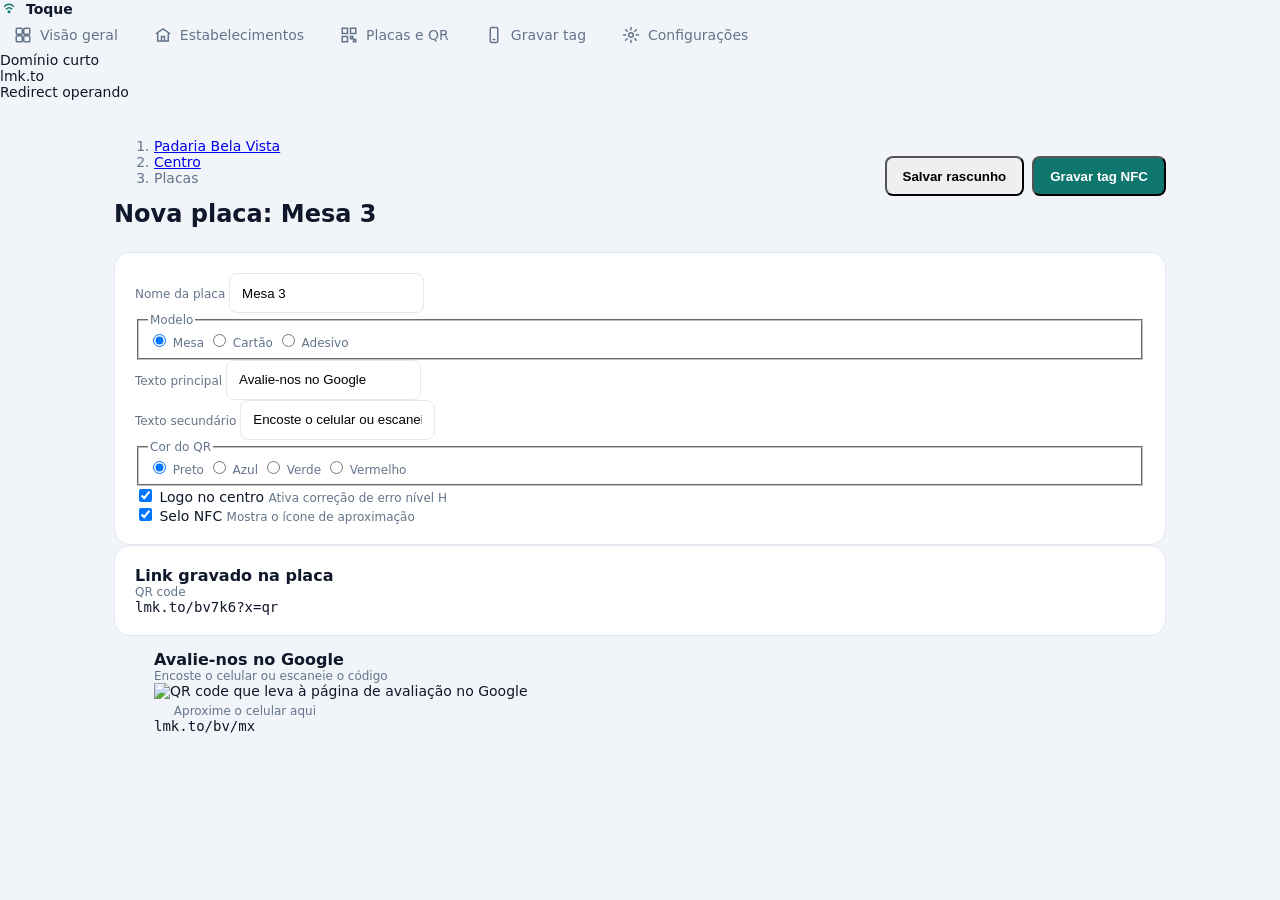
==== editor-placa.html @ ce45e584 "Adiciona Editor- Placa" ====
<!doctype html>
<html lang="pt-BR">
<head>
  <meta charset="utf-8">
  <meta name="viewport" content="width=device-width, initial-scale=1">
  <title>Nova placa: Mesa 3 — Toque</title>
  <link rel="stylesheet" href="style.css">
</head>
<body>
<div class="app">

  <!-- ===== Sidebar ===== -->
  <nav class="sidebar" aria-label="Menu principal">
    <a class="brand" href="index.html" aria-label="Toque — ir para a página inicial">
      <span class="brand_mark" aria-hidden="true">
        <svg width="18" height="18" viewBox="0 0 24 24" fill="none" stroke="currentColor" stroke-width="2" stroke-linecap="round"><path d="M6 8.5a8 8 0 0 1 12 0"/><path d="M8.5 12a4.5 4.5 0 0 1 7 0"/><circle cx="12" cy="15.5" r="1" fill="currentColor"/></svg>
      </span>
      <span class="brand_name">Toque</span>
    </a>

    <!-- Os atributos do SVG definem o tamanho da imagem vetorizada e mantêm a cor do texto -->
    <div class="nav">
      <a class="nav_item" href="index.html">
        <svg aria-hidden="true" width="18" height="18" viewBox="0 0 24 24" fill="none" stroke="currentColor" stroke-width="2" stroke-linecap="round"><rect x="3" y="3" width="8" height="8" rx="1.5"/><rect x="13" y="3" width="8" height="8" rx="1.5"/><rect x="3" y="13" width="8" height="8" rx="1.5"/><rect x="13" y="13" width="8" height="8" rx="1.5"/></svg>
        Visão geral
      </a>
      <a class="nav_item" href="#estabelecimentos">
        <svg aria-hidden="true" width="18" height="18" viewBox="0 0 24 24" fill="none" stroke="currentColor" stroke-width="2" stroke-linecap="round"><path d="M3 10l9-6 9 6"/><path d="M5 10v10h14V10"/><path d="M10 20v-6h4v6"/></svg>
        Estabelecimentos
      </a>
      <a class="nav_item" href="editor-placa.html" aria-current="page">
        <svg aria-hidden="true" width="18" height="18" viewBox="0 0 24 24" fill="none" stroke="currentColor" stroke-width="2" stroke-linecap="round"><rect x="3" y="3" width="7" height="7"/><rect x="14" y="3" width="7" height="7"/><rect x="3" y="14" width="7" height="7"/><path d="M14 14h3v3h-3zM18 18h3v3h-3z"/></svg>
        Placas e QR
      </a>
      <a class="nav_item" href="#gravar">
        <svg aria-hidden="true" width="18" height="18" viewBox="0 0 24 24" fill="none" stroke="currentColor" stroke-width="2" stroke-linecap="round"><rect x="7" y="2" width="10" height="20" rx="2"/><path d="M11 18h2"/></svg>
        Gravar tag
      </a>
      <a class="nav_item" href="#config">
        <svg aria-hidden="true" width="18" height="18" viewBox="0 0 24 24" fill="none" stroke="currentColor" stroke-width="2" stroke-linecap="round"><circle cx="12" cy="12" r="3"/><path d="M12 2v3M12 19v3M2 12h3M19 12h3M4.9 4.9l2.1 2.1M17 17l2.1 2.1M4.9 19.1L7 17M17 7l2.1-2.1"/></svg>
        Configurações
      </a>
    </div>

    <div class="sidebar_status">
      <div class="sidebar_status-label">Domínio curto</div>
      <div class="sidebar_status-domain">lmk.to</div>
      <div class="status-dot status-dot-ok">Redirect operando</div>
    </div>
  </nav>

    <main class="main">

    <header class="page-header">
      <div>
        <nav aria-label="Caminho de navegação">
          <ol class="breadcrumb page-header_sub">
            <li><a href="#estabelecimentos">Padaria Bela Vista</a></li>
            <li><a href="#centro">Centro</a></li>
            <li aria-current="page">Placas</li>
          </ol>
        </nav>
        <h1>Nova placa: Mesa 3</h1>
      </div>

      <div class="page-header_actions">
        <button type="button" class="btn btn-secondary">Salvar rascunho</button>
        <button type="button" class="btn btn-primary">Gravar tag NFC</button>
      </div>
    </header>

    <div class="editor">
      <div class="editor_left">
        <form class="card editor_form" action="#" method="post">

          <div class="field">
            <label for="nome-placa">Nome da placa</label>
            <input class="select" type="text" id="nome-placa" name="nome-placa" value="Mesa 3">
          </div>

          <fieldset class="field">
            <legend>Modelo</legend>
            <label><input type="radio" name="modelo" value="mesa" checked> Mesa</label>
            <label><input type="radio" name="modelo" value="cartao"> Cartão</label>
            <label><input type="radio" name="modelo" value="adesivo"> Adesivo</label>
          </fieldset>

          <div class="field">
            <label for="texto-principal">Texto principal</label>
            <input class="select" type="text" id="texto-principal" name="texto-principal" value="Avalie-nos no Google">
          </div>

          <div class="field">
            <label for="texto-secundario">Texto secundário</label>
            <input class="select" type="text" id="texto-secundario" name="texto-secundario" value="Encoste o celular ou escaneie o código">
          </div>

          <fieldset class="field">
            <legend>Cor do QR</legend>
            <label><input type="radio" name="cor-qr" value="preto" checked> Preto</label>
            <label><input type="radio" name="cor-qr" value="azul"> Azul</label>
            <label><input type="radio" name="cor-qr" value="verde"> Verde</label>
            <label><input type="radio" name="cor-qr" value="vermelho"> Vermelho</label>
          </fieldset>

          <div class="option">
            <label><input type="checkbox" name="logo-centro" checked> Logo no centro</label>
            <small class="field">Ativa correção de erro nível H</small>
          </div>

          <div class="option">
            <label><input type="checkbox" name="selo-nfc" checked> Selo NFC</label>
            <small class="field">Mostra o ícone de aproximação</small>
          </div>
        </form>

        <section class="card" aria-labelledby="titulo-link">
          <h2 class="card_title" id="titulo-link">Link gravado na placa</h2>
          <p class="field">QR code</p>
          <code class="table_mono">lmk.to/bv7k6?x=qr</code>
        </section>
      </div>

      <section class="editor_preview" aria-label="Pré-visualização da placa">
        <figure class="plate">
          <h2 class="card_title">Avalie-nos no Google</h2>
          <p class="field">Encoste o celular ou escaneie o código</p>

          <img src="qr-mesa3.png" alt="QR code que leva à página de avaliação no Google" width="180" height="180">

          <p class="field">
            <img src="icone-nfc.svg" alt="" width="16" height="16">
            Aproxime o celular aqui
          </p>

          <code class="table_mono">lmk.to/bv/mx</code>
        </figure>
      </section>
    </div>
  </main>
</div>
</body>
</html>
---- style.css ----
/* base */
* { 
    box-sizing: border-box; 
}

body {
    margin: 0;
    font-family: Inter, system-ui, sans-serif;
    font-size: 14px; 
    color: #0F172A;
    background: #F1F5F9;
}

h1, h2, p, dl, dd, ul { 
    margin: 0; 
}

/* conteudo */
.main {
    max-width: 1100px; 
    margin: 0 auto;
    padding: 24px;
    display: flex; flex-direction: column; gap: 24px;
}

/* menu topo */
.navigation {
    display: flex; 
    align-items: center; 
    gap: 32px;
    padding: 12px 24px;
    background: #FFFFFF; 
    border-bottom: 1px solid #E2E8F0;
}

.brand, .nav_item {
    display: flex; 
    align-items: center; 
    gap: 8px;
    text-decoration: none;
}

.brand { 
    color: #0F172A; 
    font-weight: 700; 
}

.brand_mark { 
    display: flex; 
    color: #0F766E; 
}

.nav { 
    display: flex; 
    gap: 8px; 
}

.nav_item { 
    padding: 8px 14px; 
    border-radius: 999px; 
    color: #64748B; 
}

/* cabeçalho */
.page-header { 
    display: flex; 
    justify-content: space-between; 
    align-items: center; 
}

.page-header h1 { 
    font-size: 24px; 
}

.page-header_sub { 
    color: #64748B; 
}

.page-header_actions { 
    display: flex; 
    align-items: center; 
    gap: 8px; 
}

.field { 
    font-size: 12px; 
    color: #64748B; 
}

.select {
    height: 40px; 
    padding: 0 12px;
    border: 1px solid #E2E8F0; 
    border-radius: 8px;
    background: #FFFFFF;
}

.btn {
    display: flex; 
    align-items: center; 
    gap: 8px;
    height: 40px; 
    padding: 0 16px; 
    border-radius: 8px;
    text-decoration: none; 
    font-weight: 600;
}

.btn-primary {
    background: #0F766E;
    color: #FFFFFF; 
}

.btn-primary:hover { 
    background: #115E59; 
}

/* cards */
.card { 
    padding: 20px; 
    background: #FFFFFF; 
    border: 1px solid #E2E8F0; 
    border-radius: 16px; 
}

.card_title { 
    font-size: 16px;
    font-weight: 600; 
}

/* cards topo */
section.graph { 
    display: grid; 
    grid-template-columns: repeat(4, 1fr); 
    gap: 16px; 
}
.graph_label { 
    color: #64748B; 
}

.graph_value { 
    display: flex; 
    align-items: center; 
    gap: 8px; 
    font-size: 32px; 
    font-weight: 700; 
}

.graph_delta { 
    font-size: 12px; 
    color: #15803D; 
}

.graph_star { 
    fill: #F59E0B; 
}

/* 7. grafico */
.row-chart { 
    display: grid; 
    grid-template-columns: 2fr 1fr; 
    gap: 16px; 
}

.card_head { 
    display: flex; 
    justify-content: space-between; 
}

.legend { 
    display: flex; gap: 16px; 
    padding: 0; 
    list-style: none; 
}

.legend_item::before { 
    content: ""; 
    display: inline-block; 
    width: 12px; 
    height: 12px; 
    margin-right: 6px; 
}

.legend_item-nfc::before { 
    background: #0F766E; 
}

.legend_item-qr::before { 
    background: #5EEAD4; 
}

.bars {
    display: flex; 
    gap: 10px;
    height: 180px;
    margin-top: 24px;
    border-bottom: 1px solid #E2E8F0;
}

.bar {
    flex: 1; 
    height: 100%;
    display: flex; 
    flex-direction: column;
    justify-content: flex-end; 
    gap: 2px;
}

.bar_nfc, .bar_qr { 
    display: block; 
    border-radius: 3px; 
}

.bar_nfc { 
    background: #0F766E; 
}

.bar_qr { 
    height: 12%; 
    background: #5EEAD4; 
}

.bar:nth-child(odd) .bar_nfc { 
    height: 40%; 
}

.bar:nth-child(even) .bar_nfc { 
    height: 60%; 
}

.bar:nth-child(3n) .bar_nfc { 
    height: 75%; 
}

.bar:last-child .bar_nfc { 
    height: 85%; 
}

.axis { 
    display: flex;
    justify-content: space-between;
    margin-top: 8px; 
    font-size: 12px; 
    color: #64748B; 
}

/* 8. acessos */
.card-origin { 
    display: flex; 
    flex-direction: column; 
    gap: 16px; 
}

.progress_label { 
    display: flex; 
    justify-content: space-between; 
    margin-bottom: 6px; 
}

.progress_track { 
    height: 8px; 
    border-radius: 4px; 
    background: #E2E8F0; 
}

.progress_fill { 
    height: 100%; 
    border-radius: 4px; 
}

.progress_fill-nfc { 
    width: 76%; 
    background: #0F766E; 
}

.progress_fill-qr { 
    width: 24%; 
    background: #5EEAD4; 
}

.stats {
    display: flex; 
    flex-direction: column; gap: 16px;
    padding-top: 16px; 
    border-top: 1px solid #E2E8F0;
}

.stat dt { 
    color: #64748B; 
}

.stat dd { 
    margin-top: 4px; 
    font-weight: 600; 
}

.stat .stat_detail { 
    font-weight: 400; 
    color: #64748B; 
}

/* 9. tabela */
.table-card { 
    padding: 0; 
    overflow: hidden; 
}

.table-card_head { 
    display: flex; 
    justify-content: space-between; 
    padding: 16px 24px; 
}

.table-card_link { 
    color: #0F766E; 
    text-decoration: none; 
}

.table-scroll { 
    overflow-x: auto; 
}

.table { 
    width: 100%; 
    min-width: 720px;
    border-collapse: collapse;
    text-align: left;
}

.table th { 
    padding: 10px 24px; 
    color: #64748B; 
}

.table td { 
    padding: 14px 24px; 
    border-top: 1px solid #E2E8F0; 
}

.table .num { 
    text-align: right; 
}

.table_mono { 
    font-family: monospace; 
}

.table_muted { 
    color: #64748B; 
}

.badge { 
    display: inline-block; 
    padding: 3px 10px; 
    border-radius: 999px; 
    font-size: 12px; 
    text-decoration: none; 
}

.badge-success { 
    background: #DCFCE7; 
    color: #166534; 
}

.badge-warning { 
    background: #FEF3C7; 
    color: #92400E; 
}
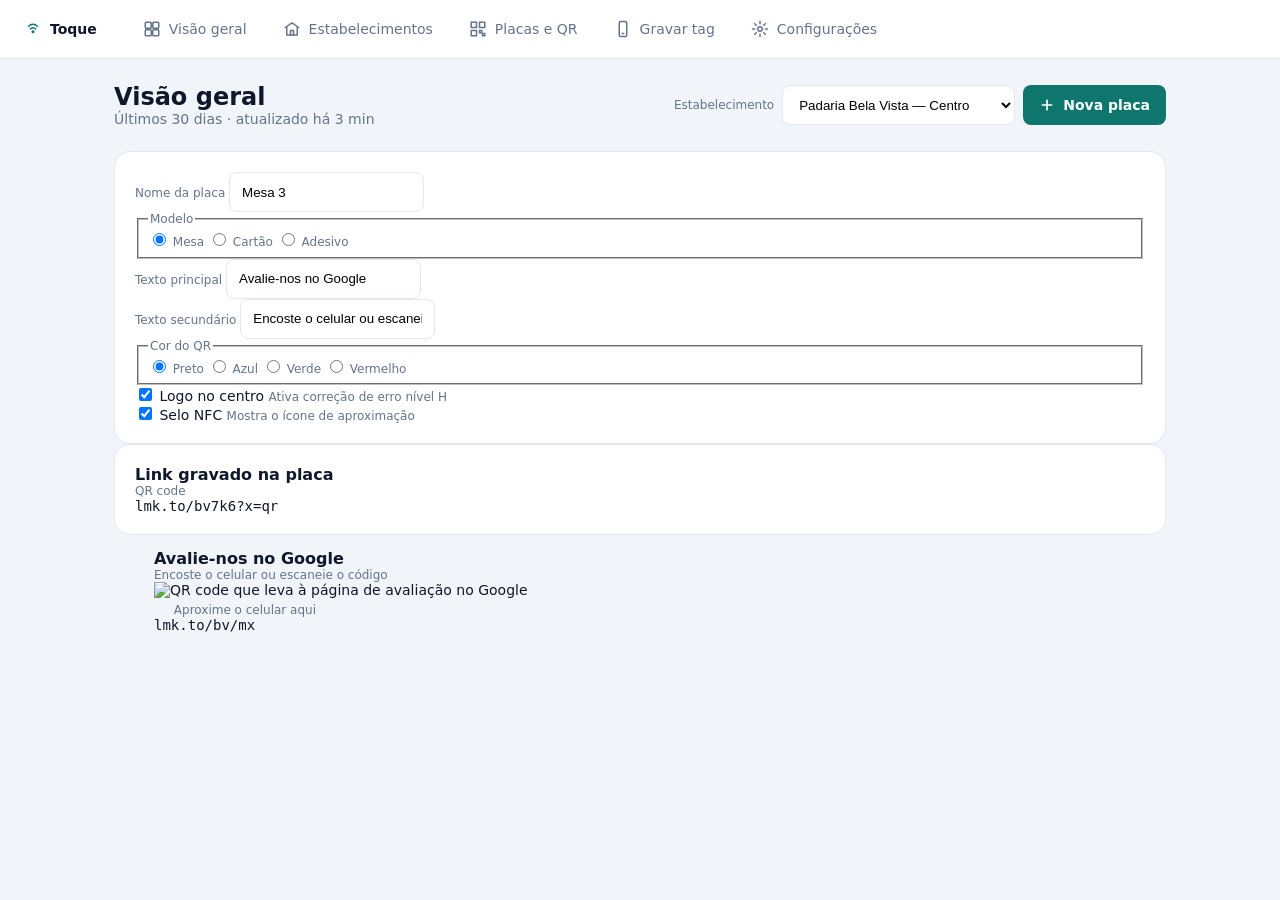
==== commit 29be31cc: "alterações na pagina editor-placa pra ficar alinhada com a pagina principal" ====
--- a/editor-placa.html
+++ b/editor-placa.html
@@ -8,64 +8,60 @@
 </head>
 <body>
 <div class="app">
+    <!-- ===== Header ===== -->
+    <div class="app"> <!-- Classe futura para migração para React -->
+    <nav class="navigation" aria-label="Menu principal">
+      <a class="brand" href="index.html" aria-label="Toque — ir para a página inicial">
+        <span class="brand_mark" aria-hidden="true">
+          <svg width="18" height="18" viewBox="0 0 24 24" fill="none" stroke="currentColor" stroke-width="2" stroke-linecap="round"><path d="M6 8.5a8 8 0 0 1 12 0"/><path d="M8.5 12a4.5 4.5 0 0 1 7 0"/><circle cx="12" cy="15.5" r="1" fill="currentColor"/></svg>
+        </span>
+        <span class="brand_name">Toque</span>
+      </a>
+      
+      <!-- ===== Atributos do SVG é apenas para definir o tamanho da imagem vetorizada e manter a cor não precisa se preocupar em usar ===== -->
+      <div class="nav">
+        <a class="nav_item" href="index.html">
+          <svg aria-hidden="true" width="18" height="18" viewBox="0 0 24 24" fill="none" stroke="currentColor" stroke-width="2" stroke-linecap="round"><rect x="3" y="3" width="8" height="8" rx="1.5"/><rect x="13" y="3" width="8" height="8" rx="1.5"/><rect x="3" y="13" width="8" height="8" rx="1.5"/><rect x="13" y="13" width="8" height="8" rx="1.5"/></svg>
+          Visão geral
+        </a>
+        <a class="nav_item" href="#estabelecimentos">
+          <svg aria-hidden="true" width="18" height="18" viewBox="0 0 24 24" fill="none" stroke="currentColor" stroke-width="2" stroke-linecap="round"><path d="M3 10l9-6 9 6"/><path d="M5 10v10h14V10"/><path d="M10 20v-6h4v6"/></svg>
+          Estabelecimentos
+        </a>
+        <a class="nav_item" href="editor-placa.html">
+          <svg aria-hidden="true" width="18" height="18" viewBox="0 0 24 24" fill="none" stroke="currentColor" stroke-width="2" stroke-linecap="round"><rect x="3" y="3" width="7" height="7"/><rect x="14" y="3" width="7" height="7"/><rect x="3" y="14" width="7" height="7"/><path d="M14 14h3v3h-3zM18 18h3v3h-3z"/></svg>
+          Placas e QR
+        </a>
+        <a class="nav_item" href="#gravar">
+          <svg aria-hidden="true" width="18" height="18" viewBox="0 0 24 24" fill="none" stroke="currentColor" stroke-width="2" stroke-linecap="round"><rect x="7" y="2" width="10" height="20" rx="2"/><path d="M11 18h2"/></svg>
+          Gravar tag
+        </a>
+        <a class="nav_item" href="#config">
+          <svg aria-hidden="true" width="18" height="18" viewBox="0 0 24 24" fill="none" stroke="currentColor" stroke-width="2" stroke-linecap="round"><circle cx="12" cy="12" r="3"/><path d="M12 2v3M12 19v3M2 12h3M19 12h3M4.9 4.9l2.1 2.1M17 17l2.1 2.1M4.9 19.1L7 17M17 7l2.1-2.1"/></svg>
+          Configurações
+        </a>
+      </div>
+    </nav>
 
-  <!-- ===== Sidebar ===== -->
-  <nav class="sidebar" aria-label="Menu principal">
-    <a class="brand" href="index.html" aria-label="Toque — ir para a página inicial">
-      <span class="brand_mark" aria-hidden="true">
-        <svg width="18" height="18" viewBox="0 0 24 24" fill="none" stroke="currentColor" stroke-width="2" stroke-linecap="round"><path d="M6 8.5a8 8 0 0 1 12 0"/><path d="M8.5 12a4.5 4.5 0 0 1 7 0"/><circle cx="12" cy="15.5" r="1" fill="currentColor"/></svg>
-      </span>
-      <span class="brand_name">Toque</span>
-    </a>
-
-    <!-- Os atributos do SVG definem o tamanho da imagem vetorizada e mantêm a cor do texto -->
-    <div class="nav">
-      <a class="nav_item" href="index.html">
-        <svg aria-hidden="true" width="18" height="18" viewBox="0 0 24 24" fill="none" stroke="currentColor" stroke-width="2" stroke-linecap="round"><rect x="3" y="3" width="8" height="8" rx="1.5"/><rect x="13" y="3" width="8" height="8" rx="1.5"/><rect x="3" y="13" width="8" height="8" rx="1.5"/><rect x="13" y="13" width="8" height="8" rx="1.5"/></svg>
-        Visão geral
-      </a>
-      <a class="nav_item" href="#estabelecimentos">
-        <svg aria-hidden="true" width="18" height="18" viewBox="0 0 24 24" fill="none" stroke="currentColor" stroke-width="2" stroke-linecap="round"><path d="M3 10l9-6 9 6"/><path d="M5 10v10h14V10"/><path d="M10 20v-6h4v6"/></svg>
-        Estabelecimentos
-      </a>
-      <a class="nav_item" href="editor-placa.html" aria-current="page">
-        <svg aria-hidden="true" width="18" height="18" viewBox="0 0 24 24" fill="none" stroke="currentColor" stroke-width="2" stroke-linecap="round"><rect x="3" y="3" width="7" height="7"/><rect x="14" y="3" width="7" height="7"/><rect x="3" y="14" width="7" height="7"/><path d="M14 14h3v3h-3zM18 18h3v3h-3z"/></svg>
-        Placas e QR
-      </a>
-      <a class="nav_item" href="#gravar">
-        <svg aria-hidden="true" width="18" height="18" viewBox="0 0 24 24" fill="none" stroke="currentColor" stroke-width="2" stroke-linecap="round"><rect x="7" y="2" width="10" height="20" rx="2"/><path d="M11 18h2"/></svg>
-        Gravar tag
-      </a>
-      <a class="nav_item" href="#config">
-        <svg aria-hidden="true" width="18" height="18" viewBox="0 0 24 24" fill="none" stroke="currentColor" stroke-width="2" stroke-linecap="round"><circle cx="12" cy="12" r="3"/><path d="M12 2v3M12 19v3M2 12h3M19 12h3M4.9 4.9l2.1 2.1M17 17l2.1 2.1M4.9 19.1L7 17M17 7l2.1-2.1"/></svg>
-        Configurações
-      </a>
-    </div>
-
-    <div class="sidebar_status">
-      <div class="sidebar_status-label">Domínio curto</div>
-      <div class="sidebar_status-domain">lmk.to</div>
-      <div class="status-dot status-dot-ok">Redirect operando</div>
-    </div>
-  </nav>
-
-    <main class="main">
+  <!-- ===== Conteúdo ===== -->
+  <main class="main">
 
     <header class="page-header">
-      <div>
-        <nav aria-label="Caminho de navegação">
-          <ol class="breadcrumb page-header_sub">
-            <li><a href="#estabelecimentos">Padaria Bela Vista</a></li>
-            <li><a href="#centro">Centro</a></li>
-            <li aria-current="page">Placas</li>
-          </ol>
-        </nav>
-        <h1>Nova placa: Mesa 3</h1>
+      <div class="page-header_titles">
+        <h1>Visão geral</h1>
+        <p class="page-header_sub">Últimos 30 dias · atualizado há 3 min</p>
       </div>
-
       <div class="page-header_actions">
-        <button type="button" class="btn btn-secondary">Salvar rascunho</button>
-        <button type="button" class="btn btn-primary">Gravar tag NFC</button>
+        <label class="field" for="establishment">Estabelecimento</label>
+        <select class="select" id="establishment" name="establishment">
+          <option>Padaria Bela Vista — Centro</option>
+          <option>Padaria Bela Vista — Shopping</option>
+          <option>Todos os estabelecimentos</option>
+        </select>
+        <a class="btn btn-primary" href="editor-placa.html">
+          <svg aria-hidden="true" width="16" height="16" viewBox="0 0 24 24" fill="none" stroke="currentColor" stroke-width="2.5" stroke-linecap="round"><path d="M12 5v14M5 12h14"/></svg>
+          Nova placa
+        </a>
       </div>
     </header>
 
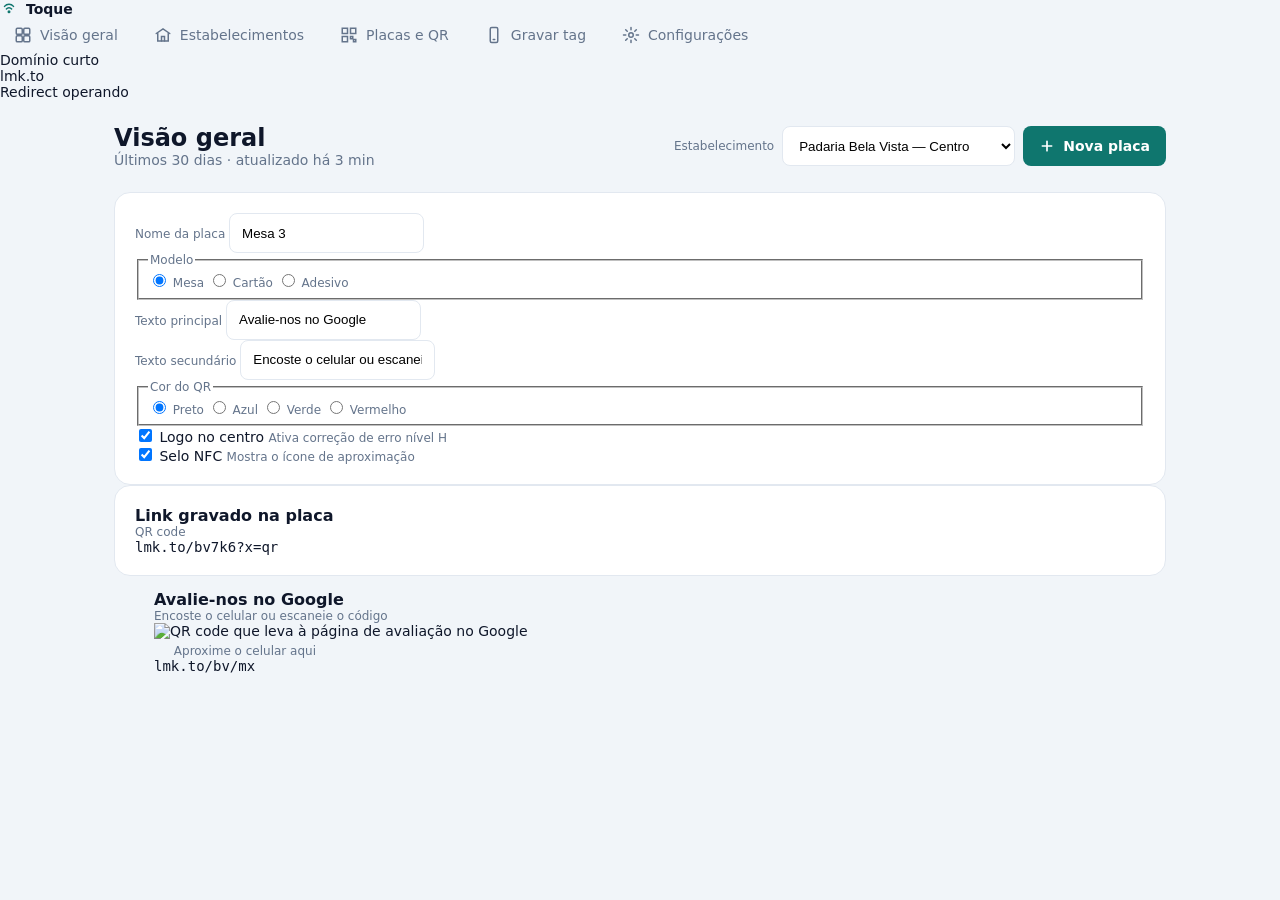
==== commit 7c280140: "fix: edito-placa" ====
--- a/editor-placa.html
+++ b/editor-placa.html
@@ -8,43 +8,48 @@
 </head>
 <body>
 <div class="app">
-    <!-- ===== Header ===== -->
-    <div class="app"> <!-- Classe futura para migração para React -->
-    <nav class="navigation" aria-label="Menu principal">
-      <a class="brand" href="index.html" aria-label="Toque — ir para a página inicial">
-        <span class="brand_mark" aria-hidden="true">
-          <svg width="18" height="18" viewBox="0 0 24 24" fill="none" stroke="currentColor" stroke-width="2" stroke-linecap="round"><path d="M6 8.5a8 8 0 0 1 12 0"/><path d="M8.5 12a4.5 4.5 0 0 1 7 0"/><circle cx="12" cy="15.5" r="1" fill="currentColor"/></svg>
-        </span>
-        <span class="brand_name">Toque</span>
+
+  <!-- ===== Sidebar ===== -->
+  <nav class="sidebar" aria-label="Menu principal">
+    <a class="brand" href="index.html" aria-label="Toque — ir para a página inicial">
+      <span class="brand_mark" aria-hidden="true">
+        <svg width="18" height="18" viewBox="0 0 24 24" fill="none" stroke="currentColor" stroke-width="2" stroke-linecap="round"><path d="M6 8.5a8 8 0 0 1 12 0"/><path d="M8.5 12a4.5 4.5 0 0 1 7 0"/><circle cx="12" cy="15.5" r="1" fill="currentColor"/></svg>
+      </span>
+      <span class="brand_name">Toque</span>
+    </a>
+
+    <!-- Os atributos do SVG definem o tamanho da imagem vetorizada e mantêm a cor do texto -->
+    <div class="nav">
+      <a class="nav_item" href="index.html">
+        <svg aria-hidden="true" width="18" height="18" viewBox="0 0 24 24" fill="none" stroke="currentColor" stroke-width="2" stroke-linecap="round"><rect x="3" y="3" width="8" height="8" rx="1.5"/><rect x="13" y="3" width="8" height="8" rx="1.5"/><rect x="3" y="13" width="8" height="8" rx="1.5"/><rect x="13" y="13" width="8" height="8" rx="1.5"/></svg>
+        Visão geral
       </a>
-      
-      <!-- ===== Atributos do SVG é apenas para definir o tamanho da imagem vetorizada e manter a cor não precisa se preocupar em usar ===== -->
-      <div class="nav">
-        <a class="nav_item" href="index.html">
-          <svg aria-hidden="true" width="18" height="18" viewBox="0 0 24 24" fill="none" stroke="currentColor" stroke-width="2" stroke-linecap="round"><rect x="3" y="3" width="8" height="8" rx="1.5"/><rect x="13" y="3" width="8" height="8" rx="1.5"/><rect x="3" y="13" width="8" height="8" rx="1.5"/><rect x="13" y="13" width="8" height="8" rx="1.5"/></svg>
-          Visão geral
-        </a>
-        <a class="nav_item" href="#estabelecimentos">
-          <svg aria-hidden="true" width="18" height="18" viewBox="0 0 24 24" fill="none" stroke="currentColor" stroke-width="2" stroke-linecap="round"><path d="M3 10l9-6 9 6"/><path d="M5 10v10h14V10"/><path d="M10 20v-6h4v6"/></svg>
-          Estabelecimentos
-        </a>
-        <a class="nav_item" href="editor-placa.html">
-          <svg aria-hidden="true" width="18" height="18" viewBox="0 0 24 24" fill="none" stroke="currentColor" stroke-width="2" stroke-linecap="round"><rect x="3" y="3" width="7" height="7"/><rect x="14" y="3" width="7" height="7"/><rect x="3" y="14" width="7" height="7"/><path d="M14 14h3v3h-3zM18 18h3v3h-3z"/></svg>
-          Placas e QR
-        </a>
-        <a class="nav_item" href="#gravar">
-          <svg aria-hidden="true" width="18" height="18" viewBox="0 0 24 24" fill="none" stroke="currentColor" stroke-width="2" stroke-linecap="round"><rect x="7" y="2" width="10" height="20" rx="2"/><path d="M11 18h2"/></svg>
-          Gravar tag
-        </a>
-        <a class="nav_item" href="#config">
-          <svg aria-hidden="true" width="18" height="18" viewBox="0 0 24 24" fill="none" stroke="currentColor" stroke-width="2" stroke-linecap="round"><circle cx="12" cy="12" r="3"/><path d="M12 2v3M12 19v3M2 12h3M19 12h3M4.9 4.9l2.1 2.1M17 17l2.1 2.1M4.9 19.1L7 17M17 7l2.1-2.1"/></svg>
-          Configurações
-        </a>
-      </div>
-    </nav>
+      <a class="nav_item" href="#estabelecimentos">
+        <svg aria-hidden="true" width="18" height="18" viewBox="0 0 24 24" fill="none" stroke="currentColor" stroke-width="2" stroke-linecap="round"><path d="M3 10l9-6 9 6"/><path d="M5 10v10h14V10"/><path d="M10 20v-6h4v6"/></svg>
+        Estabelecimentos
+      </a>
+      <a class="nav_item" href="editor-placa.html" aria-current="page">
+        <svg aria-hidden="true" width="18" height="18" viewBox="0 0 24 24" fill="none" stroke="currentColor" stroke-width="2" stroke-linecap="round"><rect x="3" y="3" width="7" height="7"/><rect x="14" y="3" width="7" height="7"/><rect x="3" y="14" width="7" height="7"/><path d="M14 14h3v3h-3zM18 18h3v3h-3z"/></svg>
+        Placas e QR
+      </a>
+      <a class="nav_item" href="#gravar">
+        <svg aria-hidden="true" width="18" height="18" viewBox="0 0 24 24" fill="none" stroke="currentColor" stroke-width="2" stroke-linecap="round"><rect x="7" y="2" width="10" height="20" rx="2"/><path d="M11 18h2"/></svg>
+        Gravar tag
+      </a>
+      <a class="nav_item" href="#config">
+        <svg aria-hidden="true" width="18" height="18" viewBox="0 0 24 24" fill="none" stroke="currentColor" stroke-width="2" stroke-linecap="round"><circle cx="12" cy="12" r="3"/><path d="M12 2v3M12 19v3M2 12h3M19 12h3M4.9 4.9l2.1 2.1M17 17l2.1 2.1M4.9 19.1L7 17M17 7l2.1-2.1"/></svg>
+        Configurações
+      </a>
+    </div>
 
-  <!-- ===== Conteúdo ===== -->
-  <main class="main">
+    <div class="sidebar_status">
+      <div class="sidebar_status-label">Domínio curto</div>
+      <div class="sidebar_status-domain">lmk.to</div>
+      <div class="status-dot status-dot-ok">Redirect operando</div>
+    </div>
+  </nav>
+
+    <main class="main">
 
     <header class="page-header">
       <div class="page-header_titles">
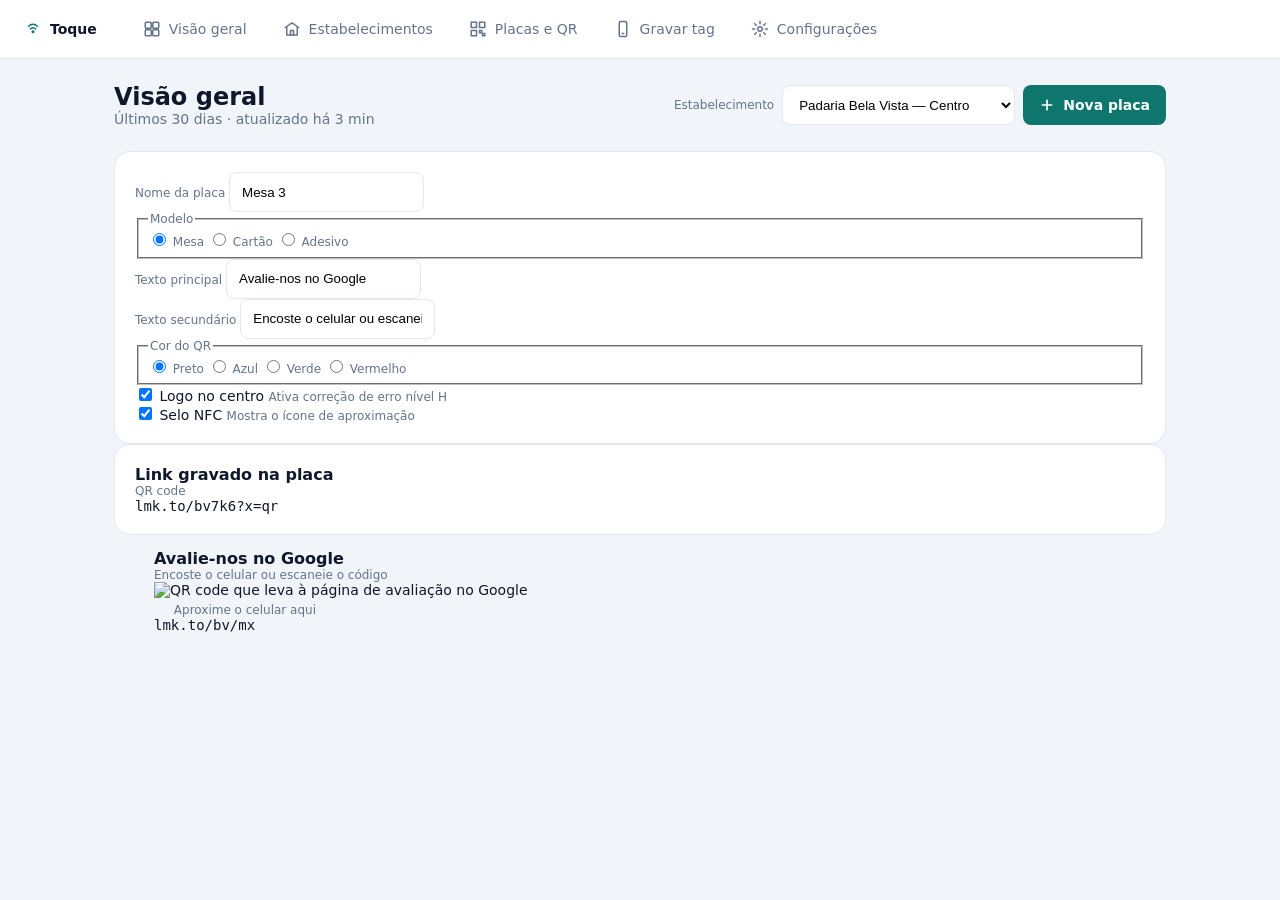
==== commit ff9a1e67: "Merge branch 'main' of https://github.com/pedrosolonassis/qrcode" ====
--- a/editor-placa.html
+++ b/editor-placa.html
@@ -8,48 +8,43 @@
 </head>
 <body>
 <div class="app">
+    <!-- ===== Header ===== -->
+    <div class="app"> <!-- Classe futura para migração para React -->
+    <nav class="navigation" aria-label="Menu principal">
+      <a class="brand" href="index.html" aria-label="Toque — ir para a página inicial">
+        <span class="brand_mark" aria-hidden="true">
+          <svg width="18" height="18" viewBox="0 0 24 24" fill="none" stroke="currentColor" stroke-width="2" stroke-linecap="round"><path d="M6 8.5a8 8 0 0 1 12 0"/><path d="M8.5 12a4.5 4.5 0 0 1 7 0"/><circle cx="12" cy="15.5" r="1" fill="currentColor"/></svg>
+        </span>
+        <span class="brand_name">Toque</span>
+      </a>
+      
+      <!-- ===== Atributos do SVG é apenas para definir o tamanho da imagem vetorizada e manter a cor não precisa se preocupar em usar ===== -->
+      <div class="nav">
+        <a class="nav_item" href="index.html">
+          <svg aria-hidden="true" width="18" height="18" viewBox="0 0 24 24" fill="none" stroke="currentColor" stroke-width="2" stroke-linecap="round"><rect x="3" y="3" width="8" height="8" rx="1.5"/><rect x="13" y="3" width="8" height="8" rx="1.5"/><rect x="3" y="13" width="8" height="8" rx="1.5"/><rect x="13" y="13" width="8" height="8" rx="1.5"/></svg>
+          Visão geral
+        </a>
+        <a class="nav_item" href="#estabelecimentos">
+          <svg aria-hidden="true" width="18" height="18" viewBox="0 0 24 24" fill="none" stroke="currentColor" stroke-width="2" stroke-linecap="round"><path d="M3 10l9-6 9 6"/><path d="M5 10v10h14V10"/><path d="M10 20v-6h4v6"/></svg>
+          Estabelecimentos
+        </a>
+        <a class="nav_item" href="editor-placa.html">
+          <svg aria-hidden="true" width="18" height="18" viewBox="0 0 24 24" fill="none" stroke="currentColor" stroke-width="2" stroke-linecap="round"><rect x="3" y="3" width="7" height="7"/><rect x="14" y="3" width="7" height="7"/><rect x="3" y="14" width="7" height="7"/><path d="M14 14h3v3h-3zM18 18h3v3h-3z"/></svg>
+          Placas e QR
+        </a>
+        <a class="nav_item" href="#gravar">
+          <svg aria-hidden="true" width="18" height="18" viewBox="0 0 24 24" fill="none" stroke="currentColor" stroke-width="2" stroke-linecap="round"><rect x="7" y="2" width="10" height="20" rx="2"/><path d="M11 18h2"/></svg>
+          Gravar tag
+        </a>
+        <a class="nav_item" href="#config">
+          <svg aria-hidden="true" width="18" height="18" viewBox="0 0 24 24" fill="none" stroke="currentColor" stroke-width="2" stroke-linecap="round"><circle cx="12" cy="12" r="3"/><path d="M12 2v3M12 19v3M2 12h3M19 12h3M4.9 4.9l2.1 2.1M17 17l2.1 2.1M4.9 19.1L7 17M17 7l2.1-2.1"/></svg>
+          Configurações
+        </a>
+      </div>
+    </nav>
 
-  <!-- ===== Sidebar ===== -->
-  <nav class="sidebar" aria-label="Menu principal">
-    <a class="brand" href="index.html" aria-label="Toque — ir para a página inicial">
-      <span class="brand_mark" aria-hidden="true">
-        <svg width="18" height="18" viewBox="0 0 24 24" fill="none" stroke="currentColor" stroke-width="2" stroke-linecap="round"><path d="M6 8.5a8 8 0 0 1 12 0"/><path d="M8.5 12a4.5 4.5 0 0 1 7 0"/><circle cx="12" cy="15.5" r="1" fill="currentColor"/></svg>
-      </span>
-      <span class="brand_name">Toque</span>
-    </a>
-
-    <!-- Os atributos do SVG definem o tamanho da imagem vetorizada e mantêm a cor do texto -->
-    <div class="nav">
-      <a class="nav_item" href="index.html">
-        <svg aria-hidden="true" width="18" height="18" viewBox="0 0 24 24" fill="none" stroke="currentColor" stroke-width="2" stroke-linecap="round"><rect x="3" y="3" width="8" height="8" rx="1.5"/><rect x="13" y="3" width="8" height="8" rx="1.5"/><rect x="3" y="13" width="8" height="8" rx="1.5"/><rect x="13" y="13" width="8" height="8" rx="1.5"/></svg>
-        Visão geral
-      </a>
-      <a class="nav_item" href="#estabelecimentos">
-        <svg aria-hidden="true" width="18" height="18" viewBox="0 0 24 24" fill="none" stroke="currentColor" stroke-width="2" stroke-linecap="round"><path d="M3 10l9-6 9 6"/><path d="M5 10v10h14V10"/><path d="M10 20v-6h4v6"/></svg>
-        Estabelecimentos
-      </a>
-      <a class="nav_item" href="editor-placa.html" aria-current="page">
-        <svg aria-hidden="true" width="18" height="18" viewBox="0 0 24 24" fill="none" stroke="currentColor" stroke-width="2" stroke-linecap="round"><rect x="3" y="3" width="7" height="7"/><rect x="14" y="3" width="7" height="7"/><rect x="3" y="14" width="7" height="7"/><path d="M14 14h3v3h-3zM18 18h3v3h-3z"/></svg>
-        Placas e QR
-      </a>
-      <a class="nav_item" href="#gravar">
-        <svg aria-hidden="true" width="18" height="18" viewBox="0 0 24 24" fill="none" stroke="currentColor" stroke-width="2" stroke-linecap="round"><rect x="7" y="2" width="10" height="20" rx="2"/><path d="M11 18h2"/></svg>
-        Gravar tag
-      </a>
-      <a class="nav_item" href="#config">
-        <svg aria-hidden="true" width="18" height="18" viewBox="0 0 24 24" fill="none" stroke="currentColor" stroke-width="2" stroke-linecap="round"><circle cx="12" cy="12" r="3"/><path d="M12 2v3M12 19v3M2 12h3M19 12h3M4.9 4.9l2.1 2.1M17 17l2.1 2.1M4.9 19.1L7 17M17 7l2.1-2.1"/></svg>
-        Configurações
-      </a>
-    </div>
-
-    <div class="sidebar_status">
-      <div class="sidebar_status-label">Domínio curto</div>
-      <div class="sidebar_status-domain">lmk.to</div>
-      <div class="status-dot status-dot-ok">Redirect operando</div>
-    </div>
-  </nav>
-
-    <main class="main">
+  <!-- ===== Conteúdo ===== -->
+  <main class="main">
 
     <header class="page-header">
       <div class="page-header_titles">
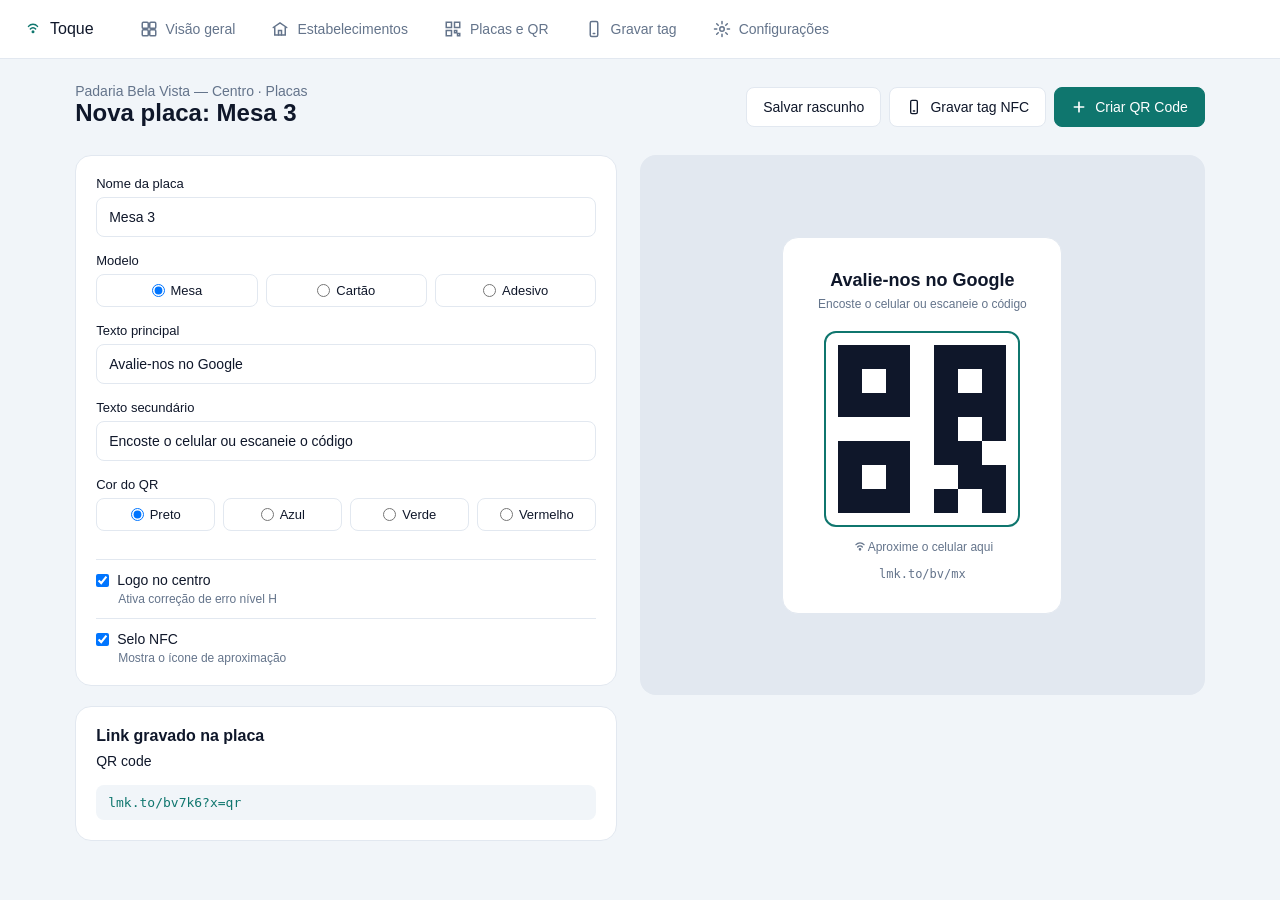
==== commit 5149c338: "Css da segunda página e alterações no editor-palca" ====
--- a/editor-placa.html
+++ b/editor-placa.html
@@ -4,12 +4,11 @@
   <meta charset="utf-8">
   <meta name="viewport" content="width=device-width, initial-scale=1">
   <title>Nova placa: Mesa 3 — Toque</title>
-  <link rel="stylesheet" href="style.css">
+  <link rel="stylesheet" href="style_2.css">
 </head>
 <body>
-<div class="app">
-    <!-- ===== Header ===== -->
-    <div class="app"> <!-- Classe futura para migração para React -->
+  <div class="app">
+    <!-- ===== Menu Superior ===== -->
     <nav class="navigation" aria-label="Menu principal">
       <a class="brand" href="index.html" aria-label="Toque — ir para a página inicial">
         <span class="brand_mark" aria-hidden="true">
@@ -17,8 +16,7 @@
         </span>
         <span class="brand_name">Toque</span>
       </a>
-      
-      <!-- ===== Atributos do SVG é apenas para definir o tamanho da imagem vetorizada e manter a cor não precisa se preocupar em usar ===== -->
+
       <div class="nav">
         <a class="nav_item" href="index.html">
           <svg aria-hidden="true" width="18" height="18" viewBox="0 0 24 24" fill="none" stroke="currentColor" stroke-width="2" stroke-linecap="round"><rect x="3" y="3" width="8" height="8" rx="1.5"/><rect x="13" y="3" width="8" height="8" rx="1.5"/><rect x="3" y="13" width="8" height="8" rx="1.5"/><rect x="13" y="13" width="8" height="8" rx="1.5"/></svg>
@@ -43,97 +41,106 @@
       </div>
     </nav>
 
-  <!-- ===== Conteúdo ===== -->
-  <main class="main">
+    <!-- ===== Conteúdo ===== -->
+    <main class="main">
 
-    <header class="page-header">
-      <div class="page-header_titles">
-        <h1>Visão geral</h1>
-        <p class="page-header_sub">Últimos 30 dias · atualizado há 3 min</p>
-      </div>
-      <div class="page-header_actions">
-        <label class="field" for="establishment">Estabelecimento</label>
-        <select class="select" id="establishment" name="establishment">
-          <option>Padaria Bela Vista — Centro</option>
-          <option>Padaria Bela Vista — Shopping</option>
-          <option>Todos os estabelecimentos</option>
-        </select>
-        <a class="btn btn-primary" href="editor-placa.html">
-          <svg aria-hidden="true" width="16" height="16" viewBox="0 0 24 24" fill="none" stroke="currentColor" stroke-width="2.5" stroke-linecap="round"><path d="M12 5v14M5 12h14"/></svg>
-          Nova placa
-        </a>
-      </div>
-    </header>
+      <header class="page-header">
+        <div class="page-header_titles">
+          <p class="page-header_sub">Padaria Bela Vista — Centro · Placas</p>
+          <h1>Nova placa: Mesa 3</h1>
+        </div>
+        <div class="page-header_actions">
+          <a class="btn" href="#">Salvar rascunho</a>
+          <a class="btn" href="#gravar">
+            <svg aria-hidden="true" width="16" height="16" viewBox="0 0 24 24" fill="none" stroke="currentColor" stroke-width="2" stroke-linecap="round"><rect x="7" y="2" width="10" height="20" rx="2"/><path d="M11 18h2"/></svg>
+            Gravar tag NFC
+          </a>
+          <a class="btn btn-primary" href="#qr-code">
+            <svg aria-hidden="true" width="16" height="16" viewBox="0 0 24 24" fill="none" stroke="currentColor" stroke-width="2.5" stroke-linecap="round"><path d="M12 5v14M5 12h14"/></svg>
+            Criar QR Code
+          </a>
+        </div>
+      </header>
 
-    <div class="editor">
-      <div class="editor_left">
-        <form class="card editor_form" action="#" method="post">
+      <div class="editor">
+        <div class="editor_left">
+          <form class="card editor_form" action="#" method="post">
 
-          <div class="field">
-            <label for="nome-placa">Nome da placa</label>
-            <input class="select" type="text" id="nome-placa" name="nome-placa" value="Mesa 3">
-          </div>
+            <div class="field">
+              <label for="nome-placa">Nome da placa</label>
+              <input class="select" type="text" id="nome-placa" name="nome-placa" value="Mesa 3">
+            </div>
 
-          <fieldset class="field">
-            <legend>Modelo</legend>
-            <label><input type="radio" name="modelo" value="mesa" checked> Mesa</label>
-            <label><input type="radio" name="modelo" value="cartao"> Cartão</label>
-            <label><input type="radio" name="modelo" value="adesivo"> Adesivo</label>
-          </fieldset>
+            <fieldset class="field">
+              <legend>Modelo</legend>
+              <label><input type="radio" name="modelo" value="mesa" checked> Mesa</label>
+              <label><input type="radio" name="modelo" value="cartao"> Cartão</label>
+              <label><input type="radio" name="modelo" value="adesivo"> Adesivo</label>
+            </fieldset>
 
-          <div class="field">
-            <label for="texto-principal">Texto principal</label>
-            <input class="select" type="text" id="texto-principal" name="texto-principal" value="Avalie-nos no Google">
-          </div>
+            <div class="field">
+              <label for="texto-principal">Texto principal</label>
+              <input class="select" type="text" id="texto-principal" name="texto-principal" value="Avalie-nos no Google">
+            </div>
 
-          <div class="field">
-            <label for="texto-secundario">Texto secundário</label>
-            <input class="select" type="text" id="texto-secundario" name="texto-secundario" value="Encoste o celular ou escaneie o código">
-          </div>
+            <div class="field">
+              <label for="texto-secundario">Texto secundário</label>
+              <input class="select" type="text" id="texto-secundario" name="texto-secundario" value="Encoste o celular ou escaneie o código">
+            </div>
 
-          <fieldset class="field">
-            <legend>Cor do QR</legend>
-            <label><input type="radio" name="cor-qr" value="preto" checked> Preto</label>
-            <label><input type="radio" name="cor-qr" value="azul"> Azul</label>
-            <label><input type="radio" name="cor-qr" value="verde"> Verde</label>
-            <label><input type="radio" name="cor-qr" value="vermelho"> Vermelho</label>
-          </fieldset>
+            <fieldset class="field">
+              <legend>Cor do QR</legend>
+              <label><input type="radio" name="cor-qr" value="preto" checked> Preto</label>
+              <label><input type="radio" name="cor-qr" value="azul"> Azul</label>
+              <label><input type="radio" name="cor-qr" value="verde"> Verde</label>
+              <label><input type="radio" name="cor-qr" value="vermelho"> Vermelho</label>
+            </fieldset>
 
-          <div class="option">
-            <label><input type="checkbox" name="logo-centro" checked> Logo no centro</label>
-            <small class="field">Ativa correção de erro nível H</small>
-          </div>
+            <div class="option">
+              <label><input type="checkbox" name="logo-centro" checked> Logo no centro</label>
+              <small class="field">Ativa correção de erro nível H</small>
+            </div>
 
-          <div class="option">
-            <label><input type="checkbox" name="selo-nfc" checked> Selo NFC</label>
-            <small class="field">Mostra o ícone de aproximação</small>
-          </div>
-        </form>
+            <div class="option">
+              <label><input type="checkbox" name="selo-nfc" checked> Selo NFC</label>
+              <small class="field">Mostra o ícone de aproximação</small>
+            </div>
+          </form>
 
-        <section class="card" aria-labelledby="titulo-link">
-          <h2 class="card_title" id="titulo-link">Link gravado na placa</h2>
-          <p class="field">QR code</p>
-          <code class="table_mono">lmk.to/bv7k6?x=qr</code>
+          <section class="card" aria-labelledby="titulo-link">
+            <h2 class="card_title" id="titulo-link">Link gravado na placa</h2>
+            <p class="field">QR code</p>
+            <code class="table_mono">lmk.to/bv7k6?x=qr</code>
+          </section>
+        </div>
+
+        <section class="editor_preview" aria-label="Pré-visualização da placa">
+          <figure class="plate">
+            <h2 class="card_title">Avalie-nos no Google</h2>
+            <p class="field">Encoste o celular ou escaneie o código</p>
+
+            <div class="qr-box">
+  <div class="qr-grid">
+    <div class="qr-p"></div><div class="qr-p"></div><div class="qr-p"></div><div class="qr-b"></div><div class="qr-p"></div><div class="qr-p"></div><div class="qr-p"></div>
+    <div class="qr-p"></div><div class="qr-b"></div><div class="qr-p"></div><div class="qr-b"></div><div class="qr-p"></div><div class="qr-b"></div><div class="qr-p"></div>
+    <div class="qr-p"></div><div class="qr-p"></div><div class="qr-p"></div><div class="qr-b"></div><div class="qr-p"></div><div class="qr-p"></div><div class="qr-p"></div>
+    <div class="qr-b"></div><div class="qr-b"></div><div class="qr-b"></div><div class="qr-b"></div><div class="qr-p"></div><div class="qr-b"></div><div class="qr-p"></div>
+    <div class="qr-p"></div><div class="qr-p"></div><div class="qr-p"></div><div class="qr-b"></div><div class="qr-p"></div><div class="qr-p"></div><div class="qr-b"></div>
+    <div class="qr-p"></div><div class="qr-b"></div><div class="qr-p"></div><div class="qr-b"></div><div class="qr-b"></div><div class="qr-p"></div><div class="qr-p"></div>
+    <div class="qr-p"></div><div class="qr-p"></div><div class="qr-p"></div><div class="qr-b"></div><div class="qr-p"></div><div class="qr-b"></div><div class="qr-p"></div>
+  </div>
+</div>
+
+            <p class="field">
+              <svg aria-hidden="true" width="16" height="16" viewBox="0 0 24 24" fill="none" stroke="currentColor" stroke-width="2" stroke-linecap="round"><path d="M6 8.5a8 8 0 0 1 12 0"/><path d="M8.5 12a4.5 4.5 0 0 1 7 0"/><circle cx="12" cy="15.5" r="1" fill="currentColor"/></svg>
+              Aproxime o celular aqui
+            </p>
+
+            <code class="table_mono">lmk.to/bv/mx</code>
+          </figure>
         </section>
       </div>
-
-      <section class="editor_preview" aria-label="Pré-visualização da placa">
-        <figure class="plate">
-          <h2 class="card_title">Avalie-nos no Google</h2>
-          <p class="field">Encoste o celular ou escaneie o código</p>
-
-          <img src="qr-mesa3.png" alt="QR code que leva à página de avaliação no Google" width="180" height="180">
-
-          <p class="field">
-            <img src="icone-nfc.svg" alt="" width="16" height="16">
-            Aproxime o celular aqui
-          </p>
-
-          <code class="table_mono">lmk.to/bv/mx</code>
-        </figure>
-      </section>
-    </div>
-  </main>
-</div>
+    </main>
+  </div>
 </body>
-</html>+</html>
--- a/style_2.css
+++ b/style_2.css
@@ -0,0 +1,361 @@
+/* ===== Base e Box Model ===== */
+* {
+  box-sizing: border-box;
+  margin: 0;
+  padding: 0;
+}
+
+body {
+  font-family: Arial, Helvetica, sans-serif;
+  font-size: 14px;
+  color: #0F172A;
+  background-color: #F1F5F9;
+}
+
+/* ===== Menu Superior (sem sidebar, igual à 1ª página) ===== */
+.navigation {
+  display: flex;
+  flex-direction: row;
+  align-items: center;
+  column-gap: 32px;
+  padding: 12px 24px;
+  background-color: #FFFFFF;
+  border-bottom: 1px solid #E2E8F0;
+}
+
+.brand {
+  display: flex;
+  flex-direction: row;
+  align-items: center;
+  column-gap: 8px;
+  text-decoration: none;
+  color: #0F172A;
+  font-size: 16px;
+}
+
+.brand_mark {
+  display: flex;
+  align-items: center;
+  color: #0F766E;
+}
+
+.nav {
+  display: flex;
+  flex-direction: row;
+  align-items: center;
+  column-gap: 8px;
+}
+
+.nav_item {
+  display: flex;
+  flex-direction: row;
+  align-items: center;
+  column-gap: 8px;
+  padding: 8px 14px;
+  border-radius: 16px;
+  text-decoration: none;
+  color: #64748B;
+  font-size: 14px;
+}
+
+.nav_item:hover {
+  background-color: #F1F5F9;
+  color: #0F766E;
+}
+
+/* ===== Conteúdo Principal e Cabeçalho ===== */
+.main {
+  width: 92%;
+  margin: 0 auto;
+  padding: 24px;
+}
+
+.page-header {
+  display: flex;
+  flex-direction: row;
+  justify-content: space-between;
+  align-items: center;
+  margin-bottom: 24px;
+}
+
+.page-header h1 {
+  font-size: 24px;
+  color: #0F172A;
+  margin-bottom: 4px;
+}
+
+.page-header_sub {
+  font-size: 14px;
+  color: #64748B;
+}
+
+.page-header_actions {
+  display: flex;
+  flex-direction: row;
+  align-items: center;
+  column-gap: 8px;
+}
+
+.page-header_actions .field {
+  font-size: 12px;
+  color: #64748B;
+}
+
+.select {
+  height: 40px;
+  padding: 0 12px;
+  border: 1px solid #E2E8F0;
+  border-radius: 8px;
+  background-color: #FFFFFF;
+  color: #0F172A;
+  font-size: 14px;
+}
+
+.btn {
+  display: inline-flex;
+  align-items: center;
+  column-gap: 8px;
+  height: 40px;
+  padding: 0 16px;
+  border: 1px solid #E2E8F0;
+  border-radius: 8px;
+  background-color: #FFFFFF;
+  color: #0F172A;
+  font-size: 14px;
+  text-decoration: none;
+}
+
+.btn-primary {
+  background-color: #0F766E;
+  border-color: #0F766E;
+  color: #FFFFFF;
+}
+
+.btn-primary:hover {
+  background-color: #115E59;
+}
+
+/* ===== Estrutura do Editor em 2 Colunas (Grid) ===== */
+.editor {
+  display: grid;
+  grid-template-columns: 48% 50%;
+  column-gap: 2%;
+  align-items: flex-start;
+}
+
+.editor_left {
+  display: flex;
+  flex-direction: column;
+  row-gap: 20px;
+}
+
+.card {
+  background-color: #FFFFFF;
+  border: 1px solid #E2E8F0;
+  border-radius: 16px;
+  padding: 20px;
+}
+
+.card_title {
+  font-size: 16px;
+  color: #0F172A;
+  margin-bottom: 8px;
+}
+
+/* ===== Formulário da Esquerda ===== */
+.editor_form {
+  display: flex;
+  flex-direction: column;
+}
+
+.editor .field {
+  display: flex;
+  flex-direction: column;
+  margin-bottom: 16px;
+}
+
+.editor .field label {
+  font-size: 13px;
+  color: #0F172A;
+  margin-bottom: 6px;
+}
+
+.editor_form .select {
+  width: 100%;
+}
+
+/* Opções de Modelo e Cor do QR lado a lado */
+.editor fieldset.field {
+  display: flex;
+  flex-direction: row;
+  justify-content: space-between;
+  align-items: center;
+  column-gap: 8px;
+  border: none;
+  padding: 0;
+  margin-bottom: 16px;
+}
+
+.editor fieldset.field legend {
+  font-size: 13px;
+  color: #0F172A;
+  margin-bottom: 6px;
+}
+
+.editor fieldset.field label {
+  width: 100%;
+  display: flex;
+  flex-direction: row;
+  align-items: center;
+  justify-content: center;
+  padding: 8px 10px;
+  border: 1px solid #E2E8F0;
+  border-radius: 8px;
+  background-color: #FFFFFF;
+  color: #0F172A;
+  font-size: 13px;
+  margin-bottom: 0;
+}
+
+.editor fieldset.field input {
+  margin-right: 6px;
+}
+
+/* Checkboxes (Logo no centro e Selo NFC) */
+.option {
+  display: flex;
+  flex-direction: column;
+  padding-top: 12px;
+  margin-top: 12px;
+  border-top: 1px solid #E2E8F0;
+}
+
+.option label {
+  display: flex;
+  flex-direction: row;
+  align-items: center;
+  font-size: 14px;
+  color: #0F172A;
+  margin-bottom: 4px;
+}
+
+.option input {
+  margin-right: 8px;
+}
+
+.option small.field {
+  padding-left: 22px;
+  font-size: 12px;
+  color: #64748B;
+  margin-bottom: 0;
+}
+
+/* Card de Link Gravado */
+.editor_left .table_mono {
+  display: block;
+  background-color: #F1F5F9;
+  color: #0F766E;
+  padding: 10px 12px;
+  margin-top: 8px;
+  border-radius: 8px;
+  font-family: monospace;
+  font-size: 13px;
+}
+
+/* ===== Coluna da Direita (Pré-visualização da Placa) ===== */
+.editor_preview {
+  background-color: #E2E8F0;
+  border-radius: 16px;
+  padding: 40px;
+  height: 540px;
+  display: flex;
+  justify-content: center;
+  align-items: center;
+}
+
+.plate {
+  width: 280px;
+  background-color: #FFFFFF;
+  border: 1px solid #E2E8F0;
+  border-radius: 16px;
+  padding: 32px 24px;
+  margin: 0;
+  display: flex;
+  flex-direction: column;
+  align-items: center;
+  text-align: center;
+}
+
+.plate .card_title {
+  font-size: 18px;
+  color: #0F172A;
+  margin-bottom: 6px;
+}
+
+.plate p.field {
+  display: flex;
+  flex-direction: row;
+  align-items: center;
+  justify-content: center;
+  font-size: 12px;
+  color: #64748B;
+  margin-bottom: 12px;
+}
+
+.plate p.field img {
+  margin-right: 6px;
+}
+
+.plate > img {
+  margin-top: 8px;
+  margin-bottom: 16px;
+}
+
+.plate .table_mono {
+  font-family: monospace;
+  font-size: 12px;
+  color: #64748B;
+}
+
+/* ===== Moldura e QR Code Simplificado ===== */
+.qr-box {
+  display: flex;
+  justify-content: center;
+  align-items: center;
+  background-color: #FFFFFF;
+  border: 2px solid #0F766E;
+  border-radius: 12px;
+  padding: 12px;
+  margin-top: 8px;
+  margin-bottom: 12px;
+}
+
+.qr-box img {
+  width: 18
+}
+.qr-box {
+  display: flex;
+  justify-content: center;
+  align-items: center;
+  background-color: #FFFFFF;
+  border: 2px solid #0F766E;
+  border-radius: 12px;
+  padding: 12px;
+  margin-top: 8px;
+  margin-bottom: 12px;
+}
+
+.qr-grid {
+  display: grid;
+  grid-template-columns: auto auto auto auto auto auto auto;
+  width: 168px;
+  height: 168px;
+}
+
+.qr-p {
+  background-color: #0F172A;
+}
+
+.qr-b {
+  background-color: #FFFFFF;
+}
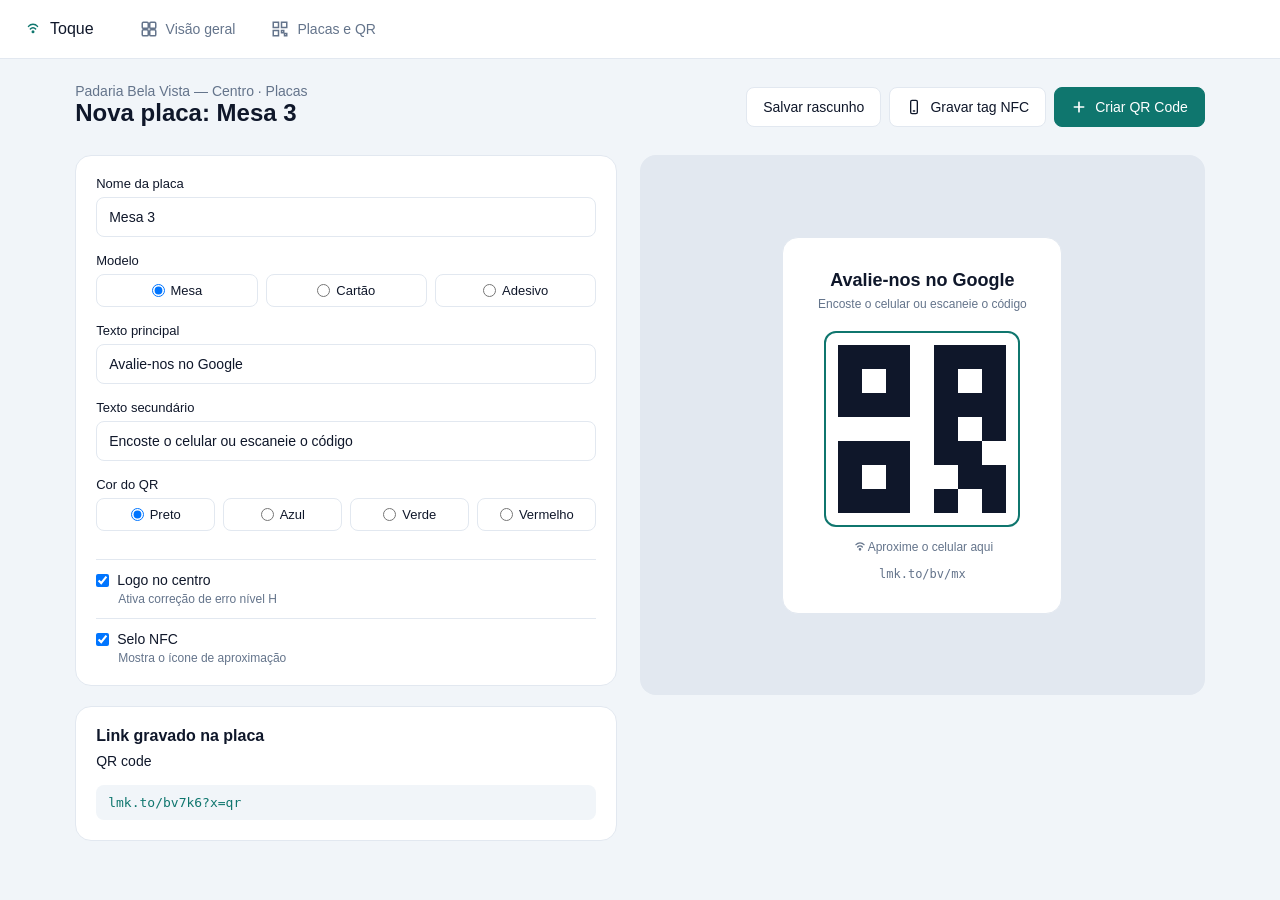
==== commit d43ae4ee: "remoção de algumas tags html" ====
--- a/editor-placa.html
+++ b/editor-placa.html
@@ -5,9 +5,10 @@
   <meta name="viewport" content="width=device-width, initial-scale=1">
   <title>Nova placa: Mesa 3 — Toque</title>
   <link rel="stylesheet" href="style_2.css">
+  <script src="script.js" defer></script>
 </head>
 <body>
-  <div class="app">
+  <div>
     <!-- ===== Menu Superior ===== -->
     <nav class="navigation" aria-label="Menu principal">
       <a class="brand" href="index.html" aria-label="Toque — ir para a página inicial">
@@ -22,21 +23,9 @@
           <svg aria-hidden="true" width="18" height="18" viewBox="0 0 24 24" fill="none" stroke="currentColor" stroke-width="2" stroke-linecap="round"><rect x="3" y="3" width="8" height="8" rx="1.5"/><rect x="13" y="3" width="8" height="8" rx="1.5"/><rect x="3" y="13" width="8" height="8" rx="1.5"/><rect x="13" y="13" width="8" height="8" rx="1.5"/></svg>
           Visão geral
         </a>
-        <a class="nav_item" href="#estabelecimentos">
-          <svg aria-hidden="true" width="18" height="18" viewBox="0 0 24 24" fill="none" stroke="currentColor" stroke-width="2" stroke-linecap="round"><path d="M3 10l9-6 9 6"/><path d="M5 10v10h14V10"/><path d="M10 20v-6h4v6"/></svg>
-          Estabelecimentos
-        </a>
         <a class="nav_item" href="editor-placa.html">
           <svg aria-hidden="true" width="18" height="18" viewBox="0 0 24 24" fill="none" stroke="currentColor" stroke-width="2" stroke-linecap="round"><rect x="3" y="3" width="7" height="7"/><rect x="14" y="3" width="7" height="7"/><rect x="3" y="14" width="7" height="7"/><path d="M14 14h3v3h-3zM18 18h3v3h-3z"/></svg>
           Placas e QR
-        </a>
-        <a class="nav_item" href="#gravar">
-          <svg aria-hidden="true" width="18" height="18" viewBox="0 0 24 24" fill="none" stroke="currentColor" stroke-width="2" stroke-linecap="round"><rect x="7" y="2" width="10" height="20" rx="2"/><path d="M11 18h2"/></svg>
-          Gravar tag
-        </a>
-        <a class="nav_item" href="#config">
-          <svg aria-hidden="true" width="18" height="18" viewBox="0 0 24 24" fill="none" stroke="currentColor" stroke-width="2" stroke-linecap="round"><circle cx="12" cy="12" r="3"/><path d="M12 2v3M12 19v3M2 12h3M19 12h3M4.9 4.9l2.1 2.1M17 17l2.1 2.1M4.9 19.1L7 17M17 7l2.1-2.1"/></svg>
-          Configurações
         </a>
       </div>
     </nav>
@@ -68,7 +57,7 @@
 
             <div class="field">
               <label for="nome-placa">Nome da placa</label>
-              <input class="select" type="text" id="nome-placa" name="nome-placa" value="Mesa 3">
+              <input class="select" type="text" id="nome-placa" name="nome-placa" value="Mesa 3" required>
             </div>
 
             <fieldset class="field">
@@ -80,12 +69,12 @@
 
             <div class="field">
               <label for="texto-principal">Texto principal</label>
-              <input class="select" type="text" id="texto-principal" name="texto-principal" value="Avalie-nos no Google">
+              <input class="select" type="text" id="texto-principal" name="texto-principal" value="Avalie-nos no Google" required>
             </div>
 
             <div class="field">
               <label for="texto-secundario">Texto secundário</label>
-              <input class="select" type="text" id="texto-secundario" name="texto-secundario" value="Encoste o celular ou escaneie o código">
+              <input class="select" type="text" id="texto-secundario" name="texto-secundario" value="Encoste o celular ou escaneie o código" required>
             </div>
 
             <fieldset class="field">
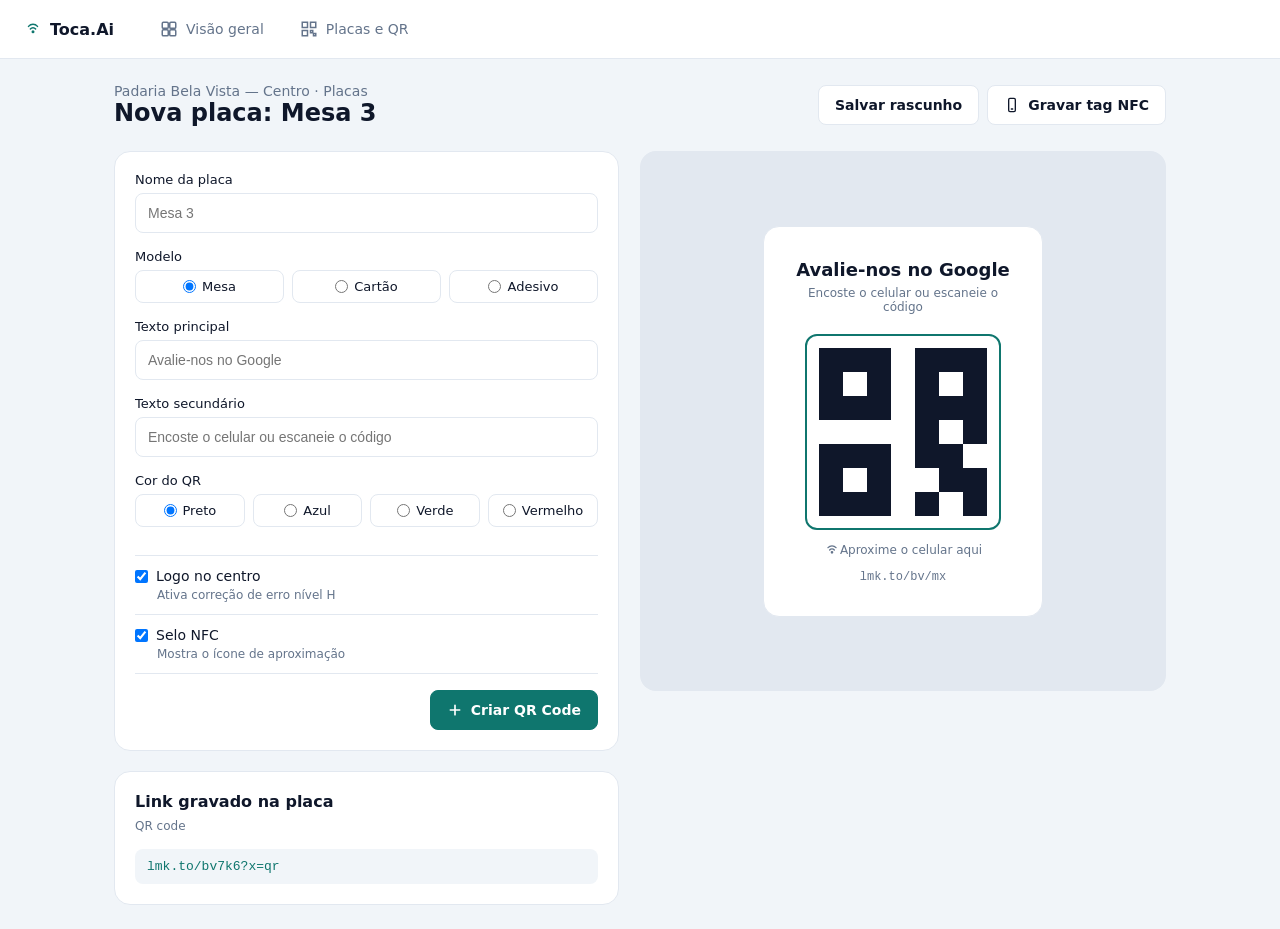
==== commit ab6f73f3: "Reestrutura o formulário do editor de placas, adiciona prévia em tempo real e troca de modelo, unifi" ====
--- a/editor-placa.html
+++ b/editor-placa.html
@@ -3,19 +3,19 @@
 <head>
   <meta charset="utf-8">
   <meta name="viewport" content="width=device-width, initial-scale=1">
-  <title>Nova placa: Mesa 3 — Toque</title>
-  <link rel="stylesheet" href="style_2.css">
+  <title>Nova placa: Mesa 3 — Toca.Ai</title>
+  <link rel="stylesheet" href="style.css">
   <script src="script.js" defer></script>
 </head>
 <body>
   <div>
     <!-- ===== Menu Superior ===== -->
     <nav class="navigation" aria-label="Menu principal">
-      <a class="brand" href="index.html" aria-label="Toque — ir para a página inicial">
+      <a class="brand" href="index.html" aria-label="Toca.Ai — ir para a página inicial">
         <span class="brand_mark" aria-hidden="true">
           <svg width="18" height="18" viewBox="0 0 24 24" fill="none" stroke="currentColor" stroke-width="2" stroke-linecap="round"><path d="M6 8.5a8 8 0 0 1 12 0"/><path d="M8.5 12a4.5 4.5 0 0 1 7 0"/><circle cx="12" cy="15.5" r="1" fill="currentColor"/></svg>
         </span>
-        <span class="brand_name">Toque</span>
+        <span>Toca.Ai</span>
       </a>
 
       <div class="nav">
@@ -34,9 +34,9 @@
     <main class="main">
 
       <header class="page-header">
-        <div class="page-header_titles">
+        <div>
           <p class="page-header_sub">Padaria Bela Vista — Centro · Placas</p>
-          <h1>Nova placa: Mesa 3</h1>
+          <h1>Nova placa: <span id="titulo-nome">Mesa 3</span></h1>
         </div>
         <div class="page-header_actions">
           <a class="btn" href="#">Salvar rascunho</a>
@@ -44,20 +44,17 @@
             <svg aria-hidden="true" width="16" height="16" viewBox="0 0 24 24" fill="none" stroke="currentColor" stroke-width="2" stroke-linecap="round"><rect x="7" y="2" width="10" height="20" rx="2"/><path d="M11 18h2"/></svg>
             Gravar tag NFC
           </a>
-          <a class="btn btn-primary" href="#qr-code">
-            <svg aria-hidden="true" width="16" height="16" viewBox="0 0 24 24" fill="none" stroke="currentColor" stroke-width="2.5" stroke-linecap="round"><path d="M12 5v14M5 12h14"/></svg>
-            Criar QR Code
-          </a>
         </div>
       </header>
 
       <div class="editor">
         <div class="editor_left">
-          <form class="card editor_form" action="#" method="post">
+          <!-- novalidate: a validação fica por conta do script.js (evento submit) -->
+          <form class="card editor_form" id="form-placa" action="#" method="post" novalidate>
 
             <div class="field">
               <label for="nome-placa">Nome da placa</label>
-              <input class="select" type="text" id="nome-placa" name="nome-placa" value="Mesa 3" required>
+              <input class="select" type="text" id="nome-placa" name="nome-placa" placeholder="Mesa 3" required>
             </div>
 
             <fieldset class="field">
@@ -69,12 +66,12 @@
 
             <div class="field">
               <label for="texto-principal">Texto principal</label>
-              <input class="select" type="text" id="texto-principal" name="texto-principal" value="Avalie-nos no Google" required>
+              <input class="select" type="text" id="texto-principal" name="texto-principal" placeholder="Avalie-nos no Google" required>
             </div>
 
             <div class="field">
               <label for="texto-secundario">Texto secundário</label>
-              <input class="select" type="text" id="texto-secundario" name="texto-secundario" value="Encoste o celular ou escaneie o código" required>
+              <input class="select" type="text" id="texto-secundario" name="texto-secundario" placeholder="Encoste o celular ou escaneie o código" required>
             </div>
 
             <fieldset class="field">
@@ -94,6 +91,14 @@
               <label><input type="checkbox" name="selo-nfc" checked> Selo NFC</label>
               <small class="field">Mostra o ícone de aproximação</small>
             </div>
+
+            <!-- Botão de envio dentro do form: dispara o evento submit e a validação do script.js -->
+            <div class="form_actions">
+              <button class="btn btn-primary" type="submit">
+                <svg aria-hidden="true" width="16" height="16" viewBox="0 0 24 24" fill="none" stroke="currentColor" stroke-width="2.5" stroke-linecap="round"><path d="M12 5v14M5 12h14"/></svg>
+                Criar QR Code
+              </button>
+            </div>
           </form>
 
           <section class="card" aria-labelledby="titulo-link">
@@ -104,9 +109,10 @@
         </div>
 
         <section class="editor_preview" aria-label="Pré-visualização da placa">
-          <figure class="plate">
-            <h2 class="card_title">Avalie-nos no Google</h2>
-            <p class="field">Encoste o celular ou escaneie o código</p>
+          <!-- A classe plate--mesa | plate--cartao | plate--adesivo é trocada pelo script.js -->
+          <figure class="plate plate--mesa" id="placa-preview">
+            <h2 class="card_title" id="preview-titulo">Avalie-nos no Google</h2>
+            <p class="field" id="preview-subtitulo">Encoste o celular ou escaneie o código</p>
 
             <div class="qr-box">
   <div class="qr-grid">
@@ -120,7 +126,7 @@
   </div>
 </div>
 
-            <p class="field">
+            <p class="field" id="preview-nfc">
               <svg aria-hidden="true" width="16" height="16" viewBox="0 0 24 24" fill="none" stroke="currentColor" stroke-width="2" stroke-linecap="round"><path d="M6 8.5a8 8 0 0 1 12 0"/><path d="M8.5 12a4.5 4.5 0 0 1 7 0"/><circle cx="12" cy="15.5" r="1" fill="currentColor"/></svg>
               Aproxime o celular aqui
             </p>
--- a/style.css
+++ b/style.css
@@ -0,0 +1,671 @@
+/* =========================================================
+   style.css — folha única do projeto (index.html e editor-placa.html)
+   1. Base
+   2. Menu superior
+   3. Cabeçalho da página e controles comuns (field, select, btn)
+   4. Cards
+   5. Visão geral: indicadores, gráfico, acessos, tabela
+   6. Editor de placa: formulário, link, pré-visualização, modelos
+   ========================================================= */
+
+/* ===== 1. Base ===== */
+* {
+    box-sizing: border-box;
+    margin: 0;
+    padding: 0;
+}
+
+body {
+    font-family: Inter, system-ui, sans-serif;
+    font-size: 14px;
+    color: #0F172A;
+    background: #F1F5F9;
+}
+
+/* ===== 2. Menu superior ===== */
+.navigation {
+    display: flex;
+    align-items: center;
+    gap: 32px;
+    padding: 12px 24px;
+    background: #FFFFFF;
+    border-bottom: 1px solid #E2E8F0;
+}
+
+.brand, .nav_item {
+    display: flex;
+    align-items: center;
+    gap: 8px;
+    text-decoration: none;
+}
+
+.brand {
+    color: #0F172A;
+    font-size: 16px;
+    font-weight: 700;
+}
+
+.brand_mark {
+    display: flex;
+    color: #0F766E;
+}
+
+.nav {
+    display: flex;
+    gap: 8px;
+}
+
+.nav_item {
+    padding: 8px 14px;
+    border-radius: 999px;
+    color: #64748B;
+}
+
+.nav_item:hover {
+    background: #F1F5F9;
+    color: #0F766E;
+}
+
+/* ===== 3. Cabeçalho da página e controles comuns ===== */
+.main {
+    max-width: 1100px;
+    margin: 0 auto;
+    padding: 24px;
+    display: flex;
+    flex-direction: column;
+    gap: 24px;
+}
+
+.page-header {
+    display: flex;
+    justify-content: space-between;
+    align-items: center;
+}
+
+.page-header h1 {
+    font-size: 24px;
+}
+
+.page-header_sub {
+    color: #64748B;
+}
+
+.page-header_actions {
+    display: flex;
+    align-items: center;
+    gap: 8px;
+}
+
+.field {
+    font-size: 12px;
+    color: #64748B;
+}
+
+.select {
+    height: 40px;
+    padding: 0 12px;
+    border: 1px solid #E2E8F0;
+    border-radius: 8px;
+    background: #FFFFFF;
+    color: #0F172A;
+    font-size: 14px;
+}
+
+.btn {
+    display: inline-flex;
+    align-items: center;
+    gap: 8px;
+    height: 40px;
+    padding: 0 16px;
+    border: 1px solid #E2E8F0;
+    border-radius: 8px;
+    background: #FFFFFF;
+    color: #0F172A;
+    font-size: 14px;
+    font-weight: 600;
+    text-decoration: none;
+}
+
+.btn-primary {
+    background: #0F766E;
+    border-color: #0F766E;
+    color: #FFFFFF;
+}
+
+.btn-primary:hover {
+    background: #115E59;
+}
+
+/* Elementos com o atributo hidden ficam escondidos (tbody da tabela e selo NFC da prévia) */
+[hidden] {
+    display: none !important;
+}
+
+/* ===== 4. Cards ===== */
+.card {
+    padding: 20px;
+    background: #FFFFFF;
+    border: 1px solid #E2E8F0;
+    border-radius: 16px;
+}
+
+.card_title {
+    font-size: 16px;
+    font-weight: 600;
+}
+
+/* ===== 5. Visão geral ===== */
+
+/* indicadores do topo */
+section.graph {
+    display: grid;
+    grid-template-columns: repeat(4, 1fr);
+    gap: 16px;
+}
+
+.graph_label {
+    color: #64748B;
+}
+
+.graph_value {
+    display: flex;
+    align-items: center;
+    gap: 8px;
+    font-size: 32px;
+    font-weight: 700;
+}
+
+.graph_delta {
+    font-size: 12px;
+    color: #15803D;
+}
+
+.graph_star {
+    fill: #F59E0B;
+}
+
+/* gráfico */
+.row-chart {
+    display: grid;
+    grid-template-columns: 2fr 1fr;
+    gap: 16px;
+}
+
+.card_head {
+    display: flex;
+    justify-content: space-between;
+}
+
+.legend {
+    display: flex;
+    gap: 16px;
+    padding: 0;
+    list-style: none;
+}
+
+.legend_item::before {
+    content: "";
+    display: inline-block;
+    width: 12px;
+    height: 12px;
+    margin-right: 6px;
+}
+
+.legend_item-nfc::before {
+    background: #0F766E;
+}
+
+.legend_item-qr::before {
+    background: #5EEAD4;
+}
+
+.bars {
+    display: flex;
+    gap: 10px;
+    height: 180px;
+    margin-top: 24px;
+    border-bottom: 1px solid #E2E8F0;
+}
+
+.bar {
+    flex: 1;
+    height: 100%;
+    display: flex;
+    flex-direction: column;
+    justify-content: flex-end;
+    gap: 2px;
+}
+
+.bar_nfc, .bar_qr {
+    display: block;
+    border-radius: 3px;
+}
+
+.bar_nfc {
+    background: #0F766E;
+}
+
+.bar_qr {
+    height: 12%;
+    background: #5EEAD4;
+}
+
+.bar:nth-child(odd) .bar_nfc {
+    height: 40%;
+}
+
+.bar:nth-child(even) .bar_nfc {
+    height: 60%;
+}
+
+.bar:nth-child(3n) .bar_nfc {
+    height: 75%;
+}
+
+.bar:last-child .bar_nfc {
+    height: 85%;
+}
+
+
+.axis {
+    display: flex;
+    justify-content: space-between;
+    margin-top: 8px;
+    font-size: 12px;
+    color: #64748B;
+}
+
+/* origem dos acessos */
+.card-origin {
+    display: flex;
+    flex-direction: column;
+    gap: 16px;
+}
+
+.progress_label {
+    display: flex;
+    justify-content: space-between;
+    margin-bottom: 6px;
+}
+
+.progress_track {
+    height: 8px;
+    border-radius: 4px;
+    background: #E2E8F0;
+}
+
+.progress_fill {
+    height: 100%;
+    border-radius: 4px;
+}
+
+.progress_fill-nfc {
+    width: 76%;
+    background: #0F766E;
+}
+
+.progress_fill-qr {
+    width: 24%;
+    background: #5EEAD4;
+}
+
+.stats {
+    display: flex;
+    flex-direction: column;
+    gap: 16px;
+    padding-top: 16px;
+    border-top: 1px solid #E2E8F0;
+}
+
+.stat dt {
+    color: #64748B;
+}
+
+.stat dd {
+    margin-top: 4px;
+    font-weight: 600;
+}
+
+.stat .stat_detail {
+    font-weight: 400;
+    color: #64748B;
+}
+
+/* tabela de placas */
+.table-card {
+    padding: 0;
+    overflow: hidden;
+}
+
+.table-card_head {
+    display: flex;
+    justify-content: space-between;
+    padding: 16px 24px;
+}
+
+.table-card_link {
+    color: #0F766E;
+    text-decoration: none;
+}
+
+.table-scroll {
+    overflow-x: auto;
+}
+
+.table {
+    width: 100%;
+    min-width: 720px;
+    border-collapse: collapse;
+    text-align: left;
+}
+
+.table th {
+    padding: 10px 24px;
+    color: #64748B;
+}
+
+.table td {
+    padding: 14px 24px;
+    border-top: 1px solid #E2E8F0;
+}
+
+.table .num {
+    text-align: right;
+}
+
+.table_mono {
+    font-family: monospace;
+}
+
+.table_muted {
+    color: #64748B;
+}
+
+.badge {
+    display: inline-block;
+    padding: 3px 10px;
+    border-radius: 999px;
+    font-size: 12px;
+    text-decoration: none;
+}
+
+.badge-success {
+    background: #DCFCE7;
+    color: #166534;
+}
+
+.badge-warning {
+    background: #FEF3C7;
+    color: #92400E;
+}
+
+/* ===== 6. Editor de placa ===== */
+
+/* estrutura em 2 colunas */
+.editor {
+    display: grid;
+    grid-template-columns: 48% 50%;
+    column-gap: 2%;
+    align-items: flex-start;
+}
+
+.editor_left {
+    display: flex;
+    flex-direction: column;
+    row-gap: 20px;
+}
+
+.editor .card_title {
+    margin-bottom: 8px;
+}
+
+/* formulário */
+.editor_form {
+    display: flex;
+    flex-direction: column;
+}
+
+.editor .field {
+    display: flex;
+    flex-direction: column;
+    margin-bottom: 16px;
+}
+
+.editor .field label {
+    font-size: 13px;
+    color: #0F172A;
+    margin-bottom: 6px;
+}
+
+.editor_form .select {
+    width: 100%;
+}
+
+/* opções de modelo e cor do QR lado a lado */
+.editor fieldset.field {
+    display: flex;
+    flex-direction: row;
+    justify-content: space-between;
+    align-items: center;
+    column-gap: 8px;
+    border: none;
+    padding: 0;
+    margin-bottom: 16px;
+}
+
+.editor fieldset.field legend {
+    font-size: 13px;
+    color: #0F172A;
+    margin-bottom: 6px;
+}
+
+.editor fieldset.field label {
+    width: 100%;
+    display: flex;
+    flex-direction: row;
+    align-items: center;
+    justify-content: center;
+    padding: 8px 10px;
+    border: 1px solid #E2E8F0;
+    border-radius: 8px;
+    background: #FFFFFF;
+    color: #0F172A;
+    font-size: 13px;
+    margin-bottom: 0;
+}
+
+.editor fieldset.field input {
+    margin-right: 6px;
+}
+
+/* checkboxes (logo no centro e selo NFC) */
+.option {
+    display: flex;
+    flex-direction: column;
+    padding-top: 12px;
+    margin-top: 12px;
+    border-top: 1px solid #E2E8F0;
+}
+
+.option label {
+    display: flex;
+    flex-direction: row;
+    align-items: center;
+    font-size: 14px;
+    color: #0F172A;
+    margin-bottom: 4px;
+}
+
+.option input {
+    margin-right: 8px;
+}
+
+.option small.field {
+    padding-left: 22px;
+    font-size: 12px;
+    color: #64748B;
+    margin-bottom: 0;
+}
+
+/* botão de envio dentro do formulário */
+.form_actions {
+    display: flex;
+    justify-content: flex-end;
+    padding-top: 16px;
+    margin-top: 12px;
+    border-top: 1px solid #E2E8F0;
+}
+
+.form_actions .btn {
+    cursor: pointer;
+    font-family: inherit;
+}
+
+/* card de link gravado */
+.editor_left .table_mono {
+    display: block;
+    background: #F1F5F9;
+    color: #0F766E;
+    padding: 10px 12px;
+    margin-top: 8px;
+    border-radius: 8px;
+    font-size: 13px;
+}
+
+/* pré-visualização */
+.editor_preview {
+    background: #E2E8F0;
+    border-radius: 16px;
+    padding: 40px;
+    height: 540px;
+    display: flex;
+    justify-content: center;
+    align-items: center;
+}
+
+.plate {
+    width: 280px;
+    background: #FFFFFF;
+    border: 1px solid #E2E8F0;
+    border-radius: 16px;
+    padding: 32px 24px;
+    margin: 0;
+    display: flex;
+    flex-direction: column;
+    align-items: center;
+    text-align: center;
+}
+
+.plate .card_title {
+    font-size: 18px;
+    color: #0F172A;
+    margin-bottom: 6px;
+}
+
+.plate p.field {
+    display: flex;
+    flex-direction: row;
+    align-items: center;
+    justify-content: center;
+    font-size: 12px;
+    color: #64748B;
+    margin-bottom: 12px;
+}
+
+.plate .table_mono {
+    font-size: 12px;
+    color: #64748B;
+}
+
+/* moldura e QR simplificado */
+.qr-box {
+    display: flex;
+    justify-content: center;
+    align-items: center;
+    background: #FFFFFF;
+    border: 2px solid #0F766E;
+    border-radius: 12px;
+    padding: 12px;
+    margin-top: 8px;
+    margin-bottom: 12px;
+}
+
+.qr-grid {
+    display: grid;
+    grid-template-columns: repeat(7, auto);
+    width: 168px;
+    height: 168px;
+}
+
+.qr-p {
+    background: #0F172A;
+}
+
+.qr-b {
+    background: #FFFFFF;
+}
+
+/* modelos da placa (classe trocada pelo script.js) */
+
+/* mesa: é o padrão definido em .plate, nada a sobrescrever */
+
+/* cartão: formato horizontal, texto à esquerda e QR à direita */
+.plate--cartao {
+    width: 360px;
+    display: grid;
+    grid-template-columns: 1fr auto;
+    column-gap: 16px;
+    align-items: center;
+    padding: 20px 22px;
+    text-align: left;
+}
+
+.plate--cartao > * {
+    grid-column: 1;
+}
+
+.plate--cartao .qr-box {
+    grid-column: 2;
+    grid-row: 1 / span 4;
+    margin: 0;
+}
+
+.plate--cartao .qr-grid {
+    width: 126px;
+    height: 126px;
+}
+
+.plate--cartao p.field {
+    justify-content: flex-start;
+}
+
+/* adesivo: formato redondo, só título, QR e selo NFC */
+.plate--adesivo {
+    width: 260px;
+    height: 260px;
+    border-radius: 50%;
+    border: 6px solid #0F766E;
+    padding: 24px;
+    justify-content: center;
+}
+
+.plate--adesivo .card_title {
+    font-size: 14px;
+}
+
+.plate--adesivo #preview-subtitulo,
+.plate--adesivo .table_mono {
+    display: none;
+}
+
+.plate--adesivo .qr-box {
+    border: none;
+    padding: 6px;
+    margin-top: 4px;
+    margin-bottom: 6px;
+}
+
+.plate--adesivo .qr-grid {
+    width: 112px;
+    height: 112px;
+}
